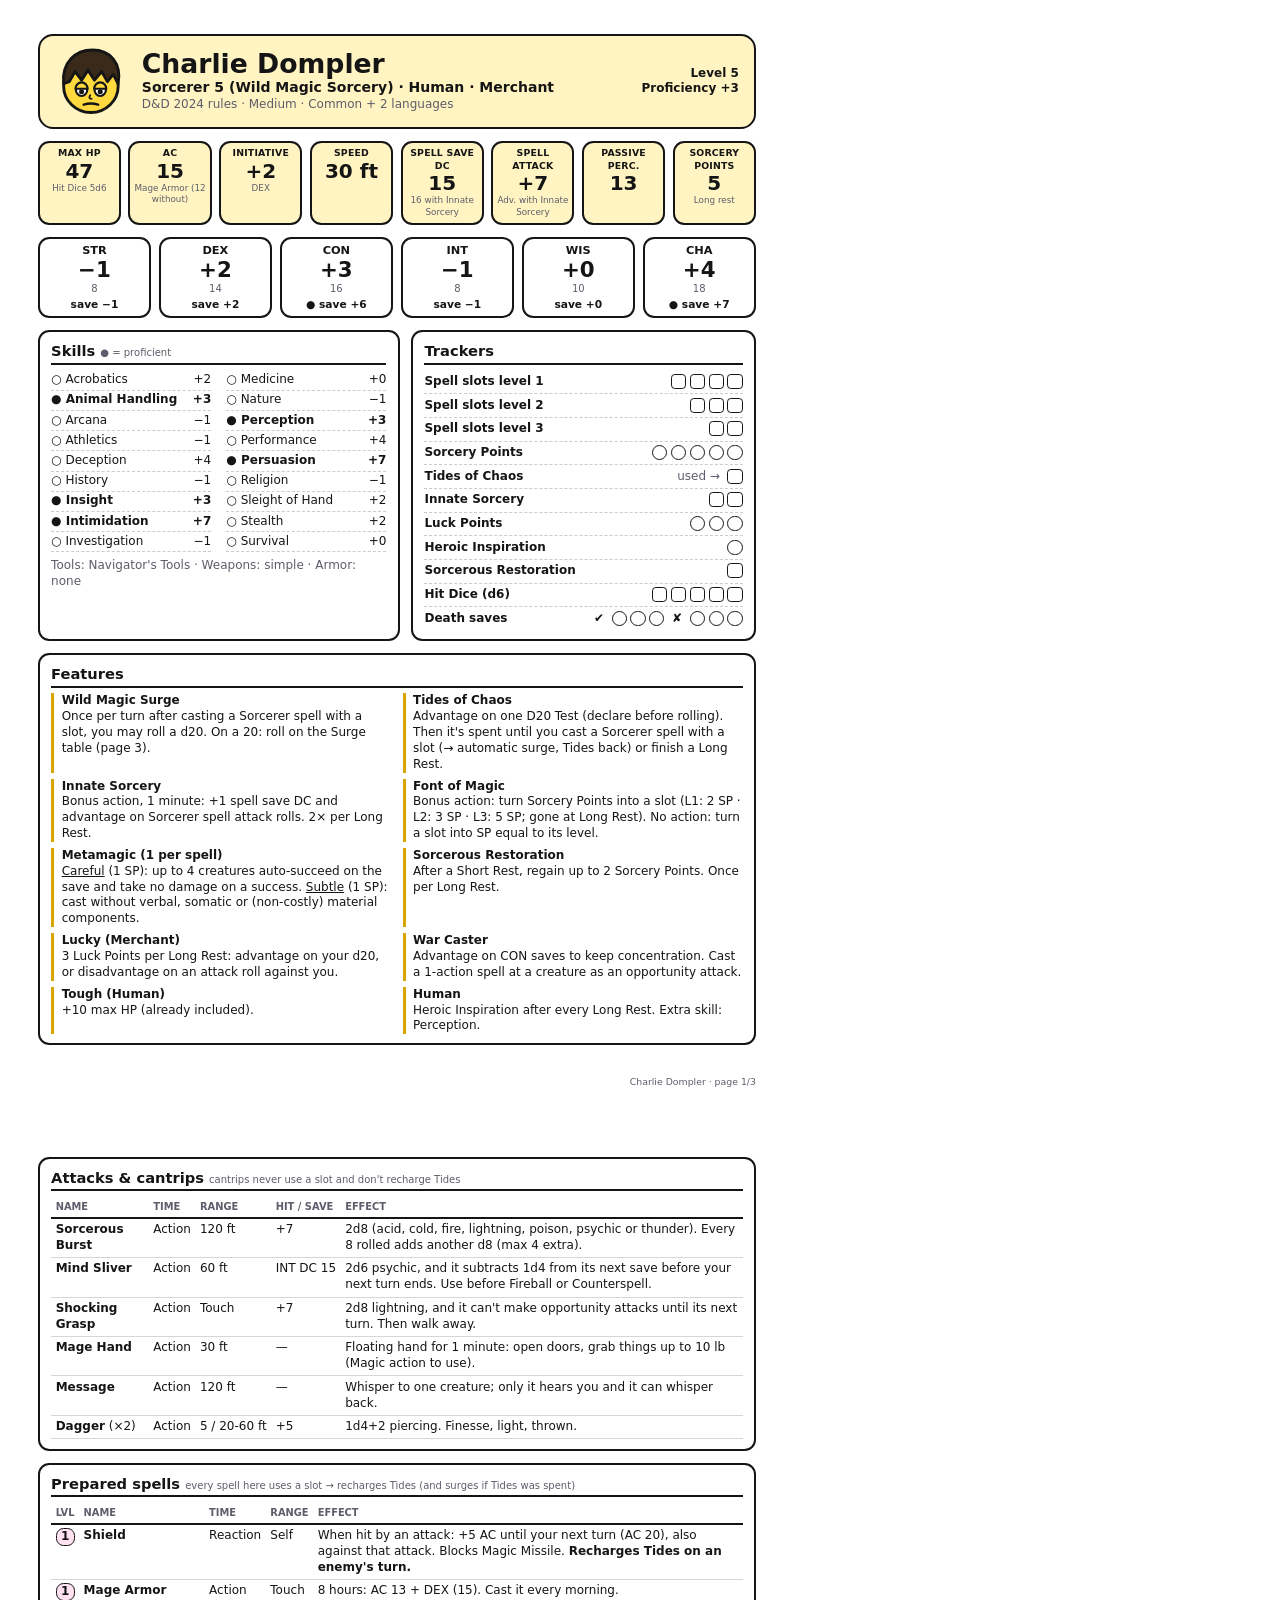
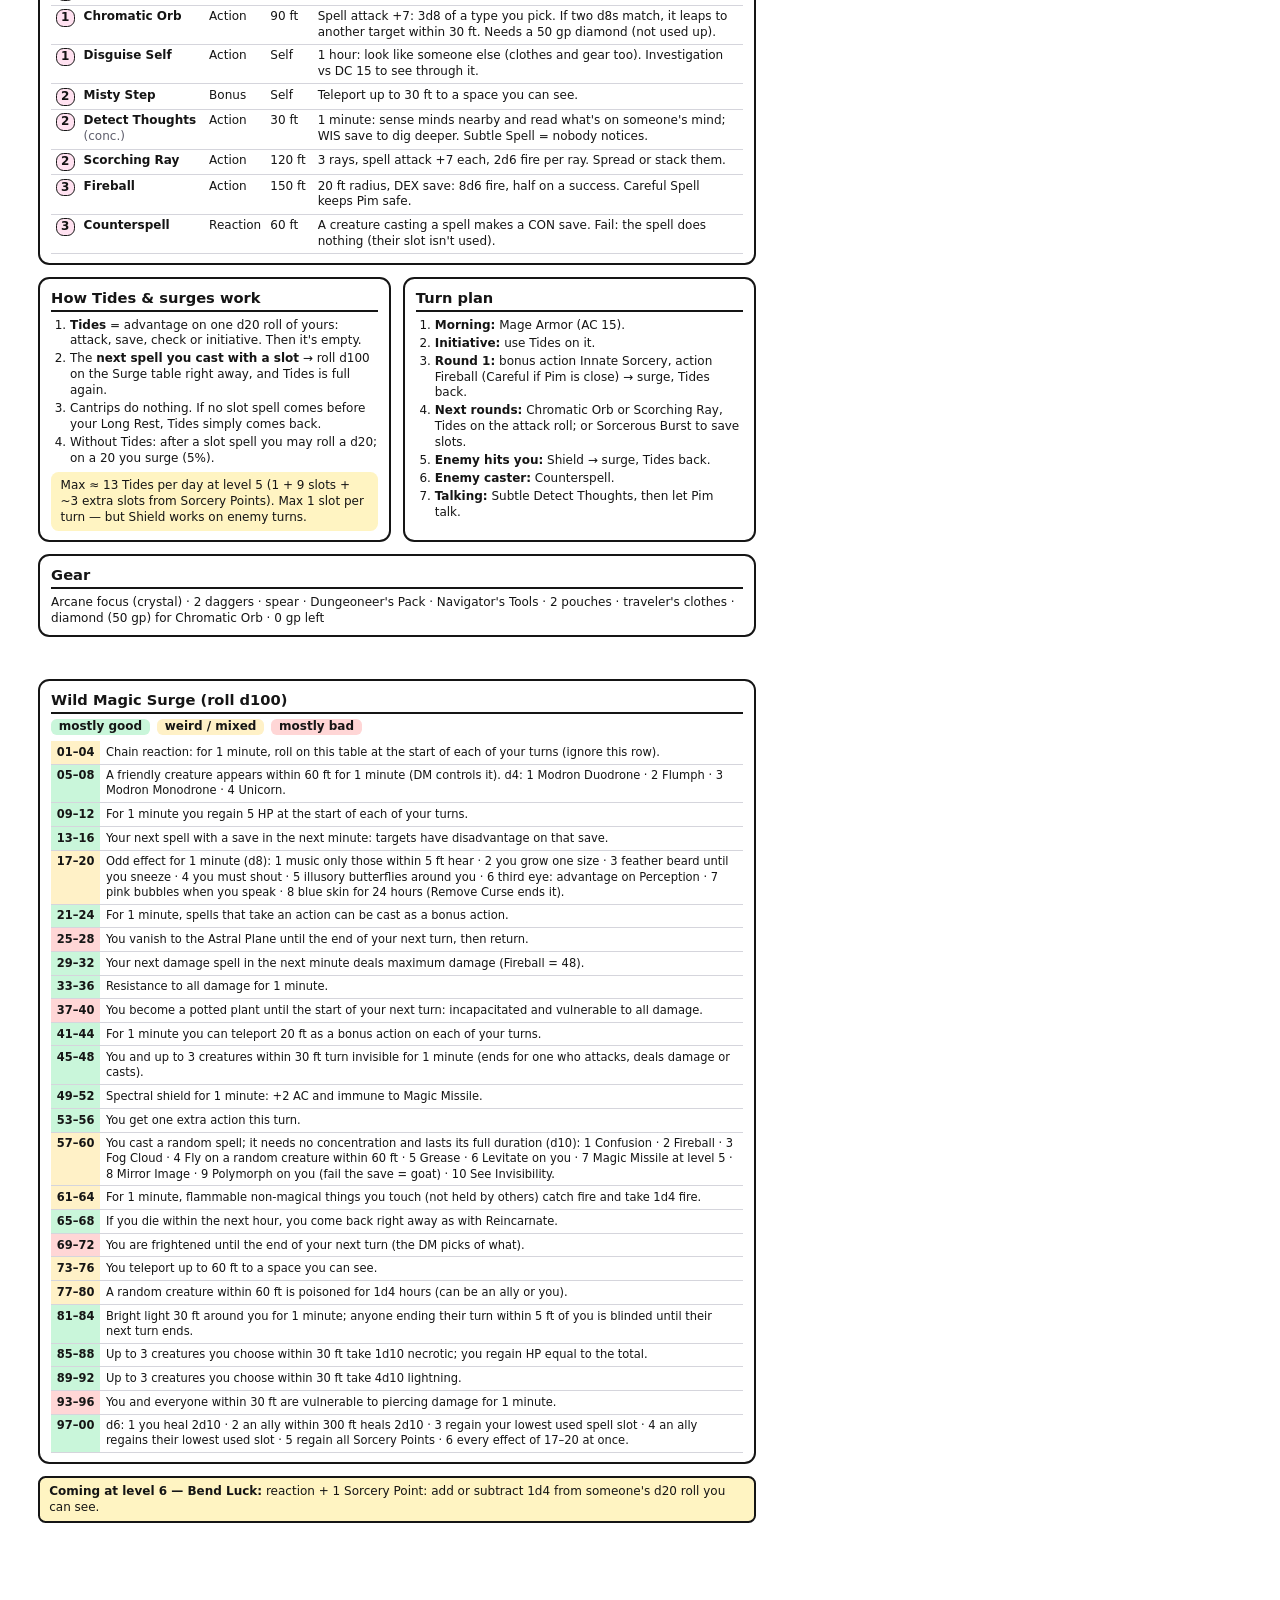
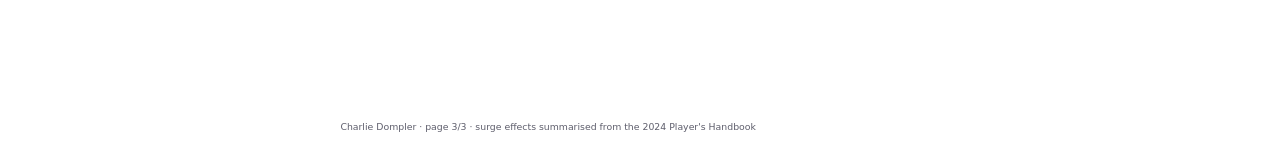
==== sheets/src/charlie-sheet.html @ 5043b496 "Add Charlie's Wild Magic Sorcerer 5 sheet Printable 3-page A4 sheet (stats, trackers, features, spel" ====
<!DOCTYPE html>
<html lang="en">
<head>
<meta charset="utf-8">
<title>Charlie Dompler — Wild Magic Sorcerer 5</title>
<style>
@page { size: A4; margin: 0; }
* { box-sizing: border-box; }
:root { --ink: #151515; --y: #ffd93d; --yl: #fff4c2; --yd: #d9a600; --pk: #ff8cc6; --pl: #ffe1f0; --mu: #5d5d6b; --ok: #c9f6da; --bad: #ffd6d6; --mid: #fff1c7; }
body { margin: 0; color: var(--ink); font: 9pt/1.32 "Segoe UI", "Trebuchet MS", system-ui, sans-serif; background: #fff; }
.page { width: 210mm; height: 297mm; padding: 9mm 10mm; overflow: hidden; break-after: page; display: flex; flex-direction: column; gap: 3.2mm; }
.page:last-child { break-after: auto; }
h2 { margin: 0 0 1.5mm; font-size: 11pt; border-bottom: 2px solid var(--ink); padding-bottom: .6mm; }
.box { border: 2px solid var(--ink); border-radius: 3mm; padding: 2.4mm 3mm; }
.muted { color: var(--mu); }
.head { display: flex; align-items: center; gap: 4mm; border: 2.5px solid var(--ink); border-radius: 4mm; padding: 2.5mm 4mm; background: var(--yl); }
.head svg { width: 19mm; height: 19mm; flex: none; }
.head h1 { margin: 0; font-size: 20pt; line-height: 1.05; }
.head .line { font-weight: 700; font-size: 10.5pt; }
.head .tag { margin-left: auto; text-align: right; font-weight: 700; }
.stats { display: grid; grid-template-columns: repeat(8, 1fr); gap: 2mm; }
.stat { border: 2px solid var(--ink); border-radius: 3mm; text-align: center; padding: 1.2mm .5mm; background: var(--yl); }
.stat small { display: block; font-weight: 700; font-size: 7pt; text-transform: uppercase; letter-spacing: .2px; }
.stat b { display: block; font-size: 15pt; line-height: 1.15; }
.stat em { display: block; font-style: normal; font-size: 6.6pt; color: var(--mu); }
.abil { display: grid; grid-template-columns: repeat(6, 1fr); gap: 2mm; }
.ab { border: 2px solid var(--ink); border-radius: 3mm; text-align: center; padding: 1mm; }
.ab .n { font-weight: 800; font-size: 8.5pt; }
.ab b { display: block; font-size: 16pt; line-height: 1.1; }
.ab .sc { font-size: 7.5pt; color: var(--mu); }
.ab .sv { display: block; font-weight: 700; font-size: 8pt; margin-top: .4mm; }
.cols { display: grid; grid-template-columns: 1fr 1fr; gap: 3mm; }
.cols3 { display: grid; grid-template-columns: 1.05fr 1fr; gap: 3mm; }
.skills { columns: 2; column-gap: 4mm; }
.sk { display: flex; justify-content: space-between; padding: .45mm 0; border-bottom: 1px dashed #ccc; break-inside: avoid; }
.sk.p { font-weight: 700; }
.sk span:first-child::before { content: "○ "; }
.sk.p span:first-child::before { content: "● "; }
.trk { display: flex; justify-content: space-between; align-items: center; padding: .9mm 0; border-bottom: 1px dashed #ccc; }
.trk:last-child { border-bottom: 0; }
.cb { display: inline-block; width: 4mm; height: 4mm; border: 1.6px solid var(--ink); border-radius: 1mm; margin-left: 1mm; vertical-align: middle; }
.cb.r { border-radius: 50%; }
.feats { display: grid; grid-template-columns: 1fr 1fr; gap: 1.6mm 3mm; }
.ft b { display: block; font-size: 9pt; }
.ft { border-left: 3px solid var(--yd); padding-left: 2mm; break-inside: avoid; }
table { width: 100%; border-collapse: collapse; }
th, td { text-align: left; vertical-align: top; padding: .9mm 1.2mm; border-bottom: 1px solid #d5d5dc; }
th { font-size: 7.4pt; text-transform: uppercase; color: var(--mu); border-bottom: 2px solid var(--ink); }
td.c { white-space: nowrap; }
.lv { display: inline-block; min-width: 5mm; text-align: center; font-weight: 800; border: 1.5px solid var(--ink); border-radius: 2mm; padding: 0 1mm; background: var(--pl); }
.how ol { margin: 0; padding-left: 5mm; }
.how li { margin: .6mm 0; }
.note { background: var(--yl); border-radius: 2mm; padding: 1.5mm 2.5mm; }
.surge td:first-child { font-weight: 800; white-space: nowrap; width: 13mm; }
.surge td { padding: 1mm 1.5mm; font-size: 8.6pt; }
.surge tr.g td:first-child { background: var(--ok); }
.surge tr.m td:first-child { background: var(--mid); }
.surge tr.b td:first-child { background: var(--bad); }
.legend span { display: inline-block; padding: 0 2mm; border-radius: 1.5mm; margin-right: 2mm; font-weight: 700; }
.foot { margin-top: auto; font-size: 7pt; color: var(--mu); text-align: right; }
</style>
</head>
<body>

<!-- ===================== PAGE 1 ===================== -->
<section class="page">
  <div class="head">
    <svg viewBox="0 0 100 100" aria-hidden="true"><ellipse cx="50" cy="57" rx="38" ry="37" fill="#ffd93d" stroke="#151515" stroke-width="4"/><path d="M12 54C9 24 29 7 52 7C77 7 93 25 88 54L81 41L73 51L65 37L55 49L46 35L37 49L28 37L20 51Z" fill="#3a2a1a" stroke="#151515" stroke-width="4" stroke-linejoin="round"/><ellipse cx="37" cy="62" rx="8" ry="9" fill="#fff" stroke="#151515" stroke-width="3"/><circle cx="37" cy="65" r="3.5" fill="#151515"/><path d="M28.6 61A8.4 9 0 0 1 45.4 61Z" fill="#ffd93d" stroke="#151515" stroke-width="3" stroke-linejoin="round"/><ellipse cx="63" cy="62" rx="8" ry="9" fill="#fff" stroke="#151515" stroke-width="3"/><circle cx="63" cy="65" r="3.5" fill="#151515"/><path d="M54.6 61A8.4 9 0 0 1 71.4 61Z" fill="#ffd93d" stroke="#151515" stroke-width="3" stroke-linejoin="round"/><path d="M49 70Q46 75 51 75" fill="none" stroke="#151515" stroke-width="2.5" stroke-linecap="round"/><path d="M40 83Q50 80 60 83" fill="none" stroke="#151515" stroke-width="3.5" stroke-linecap="round"/></svg>
    <div><h1>Charlie Dompler</h1><div class="line">Sorcerer 5 (Wild Magic Sorcery) · Human · Merchant</div><div class="muted">D&amp;D 2024 rules · Medium · Common + 2 languages</div></div>
    <div class="tag">Level 5<br>Proficiency +3</div>
  </div>

  <div class="stats">
    <div class="stat"><small>Max HP</small><b>47</b><em>Hit Dice 5d6</em></div>
    <div class="stat"><small>AC</small><b>15</b><em>Mage Armor (12 without)</em></div>
    <div class="stat"><small>Initiative</small><b>+2</b><em>DEX</em></div>
    <div class="stat"><small>Speed</small><b>30 ft</b><em>&nbsp;</em></div>
    <div class="stat"><small>Spell save DC</small><b>15</b><em>16 with Innate Sorcery</em></div>
    <div class="stat"><small>Spell attack</small><b>+7</b><em>Adv. with Innate Sorcery</em></div>
    <div class="stat"><small>Passive Perc.</small><b>13</b><em>&nbsp;</em></div>
    <div class="stat"><small>Sorcery Points</small><b>5</b><em>Long rest</em></div>
  </div>

  <div class="abil">
    <div class="ab"><div class="n">STR</div><b>−1</b><span class="sc">8</span><span class="sv">save −1</span></div>
    <div class="ab"><div class="n">DEX</div><b>+2</b><span class="sc">14</span><span class="sv">save +2</span></div>
    <div class="ab"><div class="n">CON</div><b>+3</b><span class="sc">16</span><span class="sv">● save +6</span></div>
    <div class="ab"><div class="n">INT</div><b>−1</b><span class="sc">8</span><span class="sv">save −1</span></div>
    <div class="ab"><div class="n">WIS</div><b>+0</b><span class="sc">10</span><span class="sv">save +0</span></div>
    <div class="ab"><div class="n">CHA</div><b>+4</b><span class="sc">18</span><span class="sv">● save +7</span></div>
  </div>

  <div class="cols3">
    <div class="box"><h2>Skills <span class="muted" style="font-size:7.5pt;font-weight:400">● = proficient</span></h2>
      <div class="skills">
        <div class="sk"><span>Acrobatics</span><span>+2</span></div>
        <div class="sk p"><span>Animal Handling</span><span>+3</span></div>
        <div class="sk"><span>Arcana</span><span>−1</span></div>
        <div class="sk"><span>Athletics</span><span>−1</span></div>
        <div class="sk"><span>Deception</span><span>+4</span></div>
        <div class="sk"><span>History</span><span>−1</span></div>
        <div class="sk p"><span>Insight</span><span>+3</span></div>
        <div class="sk p"><span>Intimidation</span><span>+7</span></div>
        <div class="sk"><span>Investigation</span><span>−1</span></div>
        <div class="sk"><span>Medicine</span><span>+0</span></div>
        <div class="sk"><span>Nature</span><span>−1</span></div>
        <div class="sk p"><span>Perception</span><span>+3</span></div>
        <div class="sk"><span>Performance</span><span>+4</span></div>
        <div class="sk p"><span>Persuasion</span><span>+7</span></div>
        <div class="sk"><span>Religion</span><span>−1</span></div>
        <div class="sk"><span>Sleight of Hand</span><span>+2</span></div>
        <div class="sk"><span>Stealth</span><span>+2</span></div>
        <div class="sk"><span>Survival</span><span>+0</span></div>
      </div>
      <p class="muted" style="margin:1.5mm 0 0">Tools: Navigator's Tools · Weapons: simple · Armor: none</p>
    </div>
    <div class="box"><h2>Trackers</h2>
      <div class="trk"><b>Spell slots level 1</b><span><i class="cb"></i><i class="cb"></i><i class="cb"></i><i class="cb"></i></span></div>
      <div class="trk"><b>Spell slots level 2</b><span><i class="cb"></i><i class="cb"></i><i class="cb"></i></span></div>
      <div class="trk"><b>Spell slots level 3</b><span><i class="cb"></i><i class="cb"></i></span></div>
      <div class="trk"><b>Sorcery Points</b><span><i class="cb r"></i><i class="cb r"></i><i class="cb r"></i><i class="cb r"></i><i class="cb r"></i></span></div>
      <div class="trk"><b>Tides of Chaos</b><span class="muted">used → <i class="cb"></i></span></div>
      <div class="trk"><b>Innate Sorcery</b><span><i class="cb"></i><i class="cb"></i></span></div>
      <div class="trk"><b>Luck Points</b><span><i class="cb r"></i><i class="cb r"></i><i class="cb r"></i></span></div>
      <div class="trk"><b>Heroic Inspiration</b><span><i class="cb r"></i></span></div>
      <div class="trk"><b>Sorcerous Restoration</b><span><i class="cb"></i></span></div>
      <div class="trk"><b>Hit Dice (d6)</b><span><i class="cb"></i><i class="cb"></i><i class="cb"></i><i class="cb"></i><i class="cb"></i></span></div>
      <div class="trk"><b>Death saves</b><span>✔ <i class="cb r"></i><i class="cb r"></i><i class="cb r"></i> &nbsp;✘ <i class="cb r"></i><i class="cb r"></i><i class="cb r"></i></span></div>
    </div>
  </div>

  <div class="box"><h2>Features</h2>
    <div class="feats">
      <div class="ft"><b>Wild Magic Surge</b>Once per turn after casting a Sorcerer spell with a slot, you may roll a d20. On a 20: roll on the Surge table (page 3).</div>
      <div class="ft"><b>Tides of Chaos</b>Advantage on one D20 Test (declare before rolling). Then it's spent until you cast a Sorcerer spell with a slot (→ automatic surge, Tides back) or finish a Long Rest.</div>
      <div class="ft"><b>Innate Sorcery</b>Bonus action, 1 minute: +1 spell save DC and advantage on Sorcerer spell attack rolls. 2× per Long Rest.</div>
      <div class="ft"><b>Font of Magic</b>Bonus action: turn Sorcery Points into a slot (L1: 2 SP · L2: 3 SP · L3: 5 SP; gone at Long Rest). No action: turn a slot into SP equal to its level.</div>
      <div class="ft"><b>Metamagic (1 per spell)</b><u>Careful</u> (1 SP): up to 4 creatures auto-succeed on the save and take no damage on a success. <u>Subtle</u> (1 SP): cast without verbal, somatic or (non-costly) material components.</div>
      <div class="ft"><b>Sorcerous Restoration</b>After a Short Rest, regain up to 2 Sorcery Points. Once per Long Rest.</div>
      <div class="ft"><b>Lucky (Merchant)</b>3 Luck Points per Long Rest: advantage on your d20, or disadvantage on an attack roll against you.</div>
      <div class="ft"><b>War Caster</b>Advantage on CON saves to keep concentration. Cast a 1-action spell at a creature as an opportunity attack.</div>
      <div class="ft"><b>Tough (Human)</b>+10 max HP (already included).</div>
      <div class="ft"><b>Human</b>Heroic Inspiration after every Long Rest. Extra skill: Perception.</div>
    </div>
  </div>
  <div class="foot">Charlie Dompler · page 1/3</div>
</section>

<!-- ===================== PAGE 2 ===================== -->
<section class="page">
  <div class="box"><h2>Attacks &amp; cantrips <span class="muted" style="font-size:7.5pt;font-weight:400">cantrips never use a slot and don't recharge Tides</span></h2>
    <table>
      <tr><th>Name</th><th>Time</th><th>Range</th><th>Hit / save</th><th>Effect</th></tr>
      <tr><td><b>Sorcerous Burst</b></td><td class="c">Action</td><td class="c">120 ft</td><td class="c">+7</td><td>2d8 (acid, cold, fire, lightning, poison, psychic or thunder). Every 8 rolled adds another d8 (max 4 extra).</td></tr>
      <tr><td><b>Mind Sliver</b></td><td class="c">Action</td><td class="c">60 ft</td><td class="c">INT DC 15</td><td>2d6 psychic, and it subtracts 1d4 from its next save before your next turn ends. Use before Fireball or Counterspell.</td></tr>
      <tr><td><b>Shocking Grasp</b></td><td class="c">Action</td><td class="c">Touch</td><td class="c">+7</td><td>2d8 lightning, and it can't make opportunity attacks until its next turn. Then walk away.</td></tr>
      <tr><td><b>Mage Hand</b></td><td class="c">Action</td><td class="c">30 ft</td><td class="c">—</td><td>Floating hand for 1 minute: open doors, grab things up to 10 lb (Magic action to use).</td></tr>
      <tr><td><b>Message</b></td><td class="c">Action</td><td class="c">120 ft</td><td class="c">—</td><td>Whisper to one creature; only it hears you and it can whisper back.</td></tr>
      <tr><td><b>Dagger</b> (×2)</td><td class="c">Action</td><td class="c">5 / 20-60 ft</td><td class="c">+5</td><td>1d4+2 piercing. Finesse, light, thrown.</td></tr>
    </table>
  </div>

  <div class="box"><h2>Prepared spells <span class="muted" style="font-size:7.5pt;font-weight:400">every spell here uses a slot → recharges Tides (and surges if Tides was spent)</span></h2>
    <table>
      <tr><th>Lvl</th><th>Name</th><th>Time</th><th>Range</th><th>Effect</th></tr>
      <tr><td><span class="lv">1</span></td><td><b>Shield</b></td><td class="c">Reaction</td><td class="c">Self</td><td>When hit by an attack: +5 AC until your next turn (AC 20), also against that attack. Blocks Magic Missile. <b>Recharges Tides on an enemy's turn.</b></td></tr>
      <tr><td><span class="lv">1</span></td><td><b>Mage Armor</b></td><td class="c">Action</td><td class="c">Touch</td><td>8 hours: AC 13 + DEX (15). Cast it every morning.</td></tr>
      <tr><td><span class="lv">1</span></td><td><b>Chromatic Orb</b></td><td class="c">Action</td><td class="c">90 ft</td><td>Spell attack +7: 3d8 of a type you pick. If two d8s match, it leaps to another target within 30 ft. Needs a 50 gp diamond (not used up).</td></tr>
      <tr><td><span class="lv">1</span></td><td><b>Disguise Self</b></td><td class="c">Action</td><td class="c">Self</td><td>1 hour: look like someone else (clothes and gear too). Investigation vs DC 15 to see through it.</td></tr>
      <tr><td><span class="lv">2</span></td><td><b>Misty Step</b></td><td class="c">Bonus</td><td class="c">Self</td><td>Teleport up to 30 ft to a space you can see.</td></tr>
      <tr><td><span class="lv">2</span></td><td><b>Detect Thoughts</b> <span class="muted">(conc.)</span></td><td class="c">Action</td><td class="c">30 ft</td><td>1 minute: sense minds nearby and read what's on someone's mind; WIS save to dig deeper. Subtle Spell = nobody notices.</td></tr>
      <tr><td><span class="lv">2</span></td><td><b>Scorching Ray</b></td><td class="c">Action</td><td class="c">120 ft</td><td>3 rays, spell attack +7 each, 2d6 fire per ray. Spread or stack them.</td></tr>
      <tr><td><span class="lv">3</span></td><td><b>Fireball</b></td><td class="c">Action</td><td class="c">150 ft</td><td>20 ft radius, DEX save: 8d6 fire, half on a success. Careful Spell keeps Pim safe.</td></tr>
      <tr><td><span class="lv">3</span></td><td><b>Counterspell</b></td><td class="c">Reaction</td><td class="c">60 ft</td><td>A creature casting a spell makes a CON save. Fail: the spell does nothing (their slot isn't used).</td></tr>
    </table>
  </div>

  <div class="cols">
    <div class="box how"><h2>How Tides &amp; surges work</h2>
      <ol>
        <li><b>Tides</b> = advantage on one d20 roll of yours: attack, save, check or initiative. Then it's empty.</li>
        <li>The <b>next spell you cast with a slot</b> → roll d100 on the Surge table right away, and Tides is full again.</li>
        <li>Cantrips do nothing. If no slot spell comes before your Long Rest, Tides simply comes back.</li>
        <li>Without Tides: after a slot spell you may roll a d20; on a 20 you surge (5%).</li>
      </ol>
      <p class="note" style="margin:1.5mm 0 0">Max ≈ 13 Tides per day at level 5 (1 + 9 slots + ~3 extra slots from Sorcery Points). Max 1 slot per turn — but Shield works on enemy turns.</p>
    </div>
    <div class="box how"><h2>Turn plan</h2>
      <ol>
        <li><b>Morning:</b> Mage Armor (AC 15).</li>
        <li><b>Initiative:</b> use Tides on it.</li>
        <li><b>Round 1:</b> bonus action Innate Sorcery, action Fireball (Careful if Pim is close) → surge, Tides back.</li>
        <li><b>Next rounds:</b> Chromatic Orb or Scorching Ray, Tides on the attack roll; or Sorcerous Burst to save slots.</li>
        <li><b>Enemy hits you:</b> Shield → surge, Tides back.</li>
        <li><b>Enemy caster:</b> Counterspell.</li>
        <li><b>Talking:</b> Subtle Detect Thoughts, then let Pim talk.</li>
      </ol>
    </div>
  </div>

  <div class="box"><h2>Gear</h2>
    Arcane focus (crystal) · 2 daggers · spear · Dungeoneer's Pack · Navigator's Tools · 2 pouches · traveler's clothes · diamond (50 gp) for Chromatic Orb · 0 gp left
  </div>
  <div class="foot">Charlie Dompler · page 2/3</div>
</section>

<!-- ===================== PAGE 3 ===================== -->
<section class="page">
  <div class="box"><h2>Wild Magic Surge (roll d100)</h2>
    <p class="legend" style="margin:0 0 1.5mm"><span style="background:var(--ok)">mostly good</span><span style="background:var(--mid)">weird / mixed</span><span style="background:var(--bad)">mostly bad</span></p>
    <table class="surge">
      <tr class="m"><td>01–04</td><td>Chain reaction: for 1 minute, roll on this table at the start of each of your turns (ignore this row).</td></tr>
      <tr class="g"><td>05–08</td><td>A friendly creature appears within 60 ft for 1 minute (DM controls it). d4: 1 Modron Duodrone · 2 Flumph · 3 Modron Monodrone · 4 Unicorn.</td></tr>
      <tr class="g"><td>09–12</td><td>For 1 minute you regain 5 HP at the start of each of your turns.</td></tr>
      <tr class="g"><td>13–16</td><td>Your next spell with a save in the next minute: targets have disadvantage on that save.</td></tr>
      <tr class="m"><td>17–20</td><td>Odd effect for 1 minute (d8): 1 music only those within 5 ft hear · 2 you grow one size · 3 feather beard until you sneeze · 4 you must shout · 5 illusory butterflies around you · 6 third eye: advantage on Perception · 7 pink bubbles when you speak · 8 blue skin for 24 hours (Remove Curse ends it).</td></tr>
      <tr class="g"><td>21–24</td><td>For 1 minute, spells that take an action can be cast as a bonus action.</td></tr>
      <tr class="b"><td>25–28</td><td>You vanish to the Astral Plane until the end of your next turn, then return.</td></tr>
      <tr class="g"><td>29–32</td><td>Your next damage spell in the next minute deals maximum damage (Fireball = 48).</td></tr>
      <tr class="g"><td>33–36</td><td>Resistance to all damage for 1 minute.</td></tr>
      <tr class="b"><td>37–40</td><td>You become a potted plant until the start of your next turn: incapacitated and vulnerable to all damage.</td></tr>
      <tr class="g"><td>41–44</td><td>For 1 minute you can teleport 20 ft as a bonus action on each of your turns.</td></tr>
      <tr class="g"><td>45–48</td><td>You and up to 3 creatures within 30 ft turn invisible for 1 minute (ends for one who attacks, deals damage or casts).</td></tr>
      <tr class="g"><td>49–52</td><td>Spectral shield for 1 minute: +2 AC and immune to Magic Missile.</td></tr>
      <tr class="g"><td>53–56</td><td>You get one extra action this turn.</td></tr>
      <tr class="m"><td>57–60</td><td>You cast a random spell; it needs no concentration and lasts its full duration (d10): 1 Confusion · 2 Fireball · 3 Fog Cloud · 4 Fly on a random creature within 60 ft · 5 Grease · 6 Levitate on you · 7 Magic Missile at level 5 · 8 Mirror Image · 9 Polymorph on you (fail the save = goat) · 10 See Invisibility.</td></tr>
      <tr class="m"><td>61–64</td><td>For 1 minute, flammable non-magical things you touch (not held by others) catch fire and take 1d4 fire.</td></tr>
      <tr class="g"><td>65–68</td><td>If you die within the next hour, you come back right away as with Reincarnate.</td></tr>
      <tr class="b"><td>69–72</td><td>You are frightened until the end of your next turn (the DM picks of what).</td></tr>
      <tr class="m"><td>73–76</td><td>You teleport up to 60 ft to a space you can see.</td></tr>
      <tr class="m"><td>77–80</td><td>A random creature within 60 ft is poisoned for 1d4 hours (can be an ally or you).</td></tr>
      <tr class="g"><td>81–84</td><td>Bright light 30 ft around you for 1 minute; anyone ending their turn within 5 ft of you is blinded until their next turn ends.</td></tr>
      <tr class="g"><td>85–88</td><td>Up to 3 creatures you choose within 30 ft take 1d10 necrotic; you regain HP equal to the total.</td></tr>
      <tr class="g"><td>89–92</td><td>Up to 3 creatures you choose within 30 ft take 4d10 lightning.</td></tr>
      <tr class="b"><td>93–96</td><td>You and everyone within 30 ft are vulnerable to piercing damage for 1 minute.</td></tr>
      <tr class="g"><td>97–00</td><td>d6: 1 you heal 2d10 · 2 an ally within 300 ft heals 2d10 · 3 regain your lowest used spell slot · 4 an ally regains their lowest used slot · 5 regain all Sorcery Points · 6 every effect of 17–20 at once.</td></tr>
    </table>
  </div>
  <div class="box note"><b>Coming at level 6 — Bend Luck:</b> reaction + 1 Sorcery Point: add or subtract 1d4 from someone's d20 roll you can see.</div>
  <div class="foot">Charlie Dompler · page 3/3 · surge effects summarised from the 2024 Player's Handbook</div>
</section>

</body>
</html>
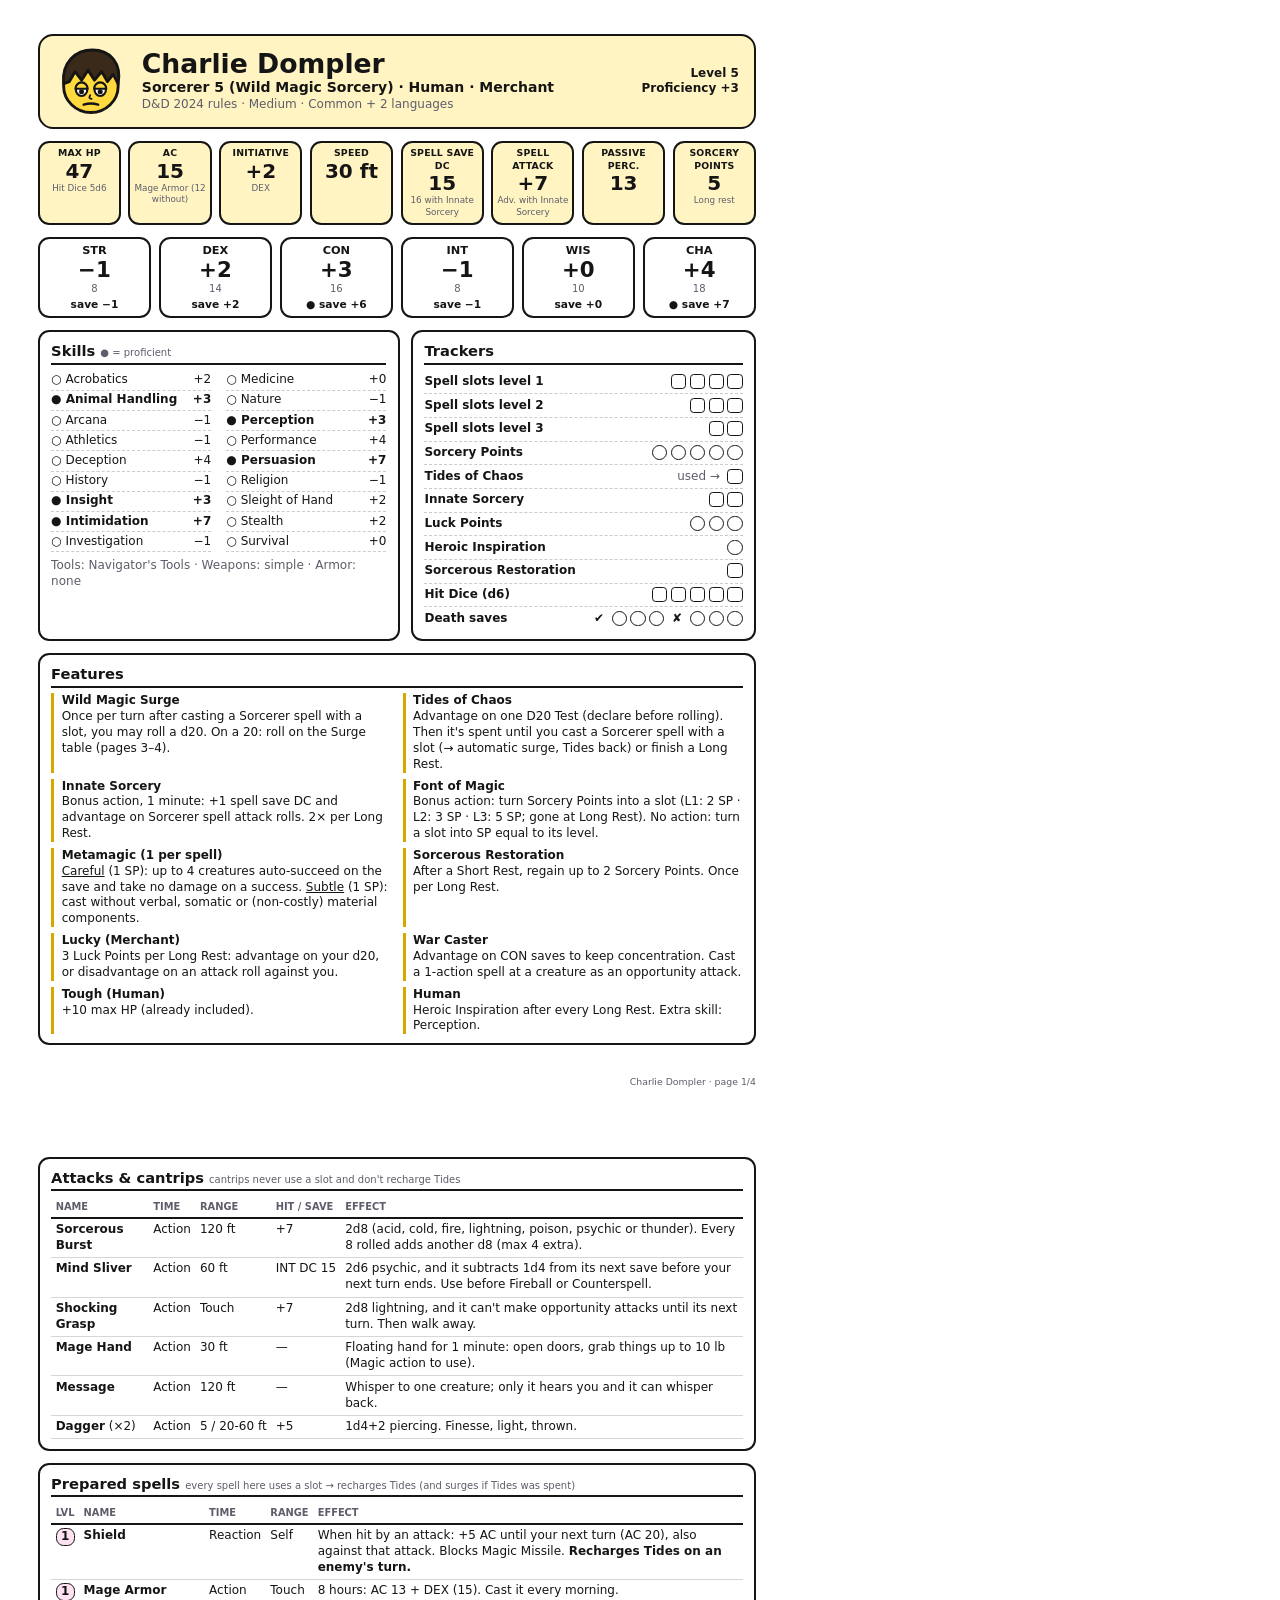
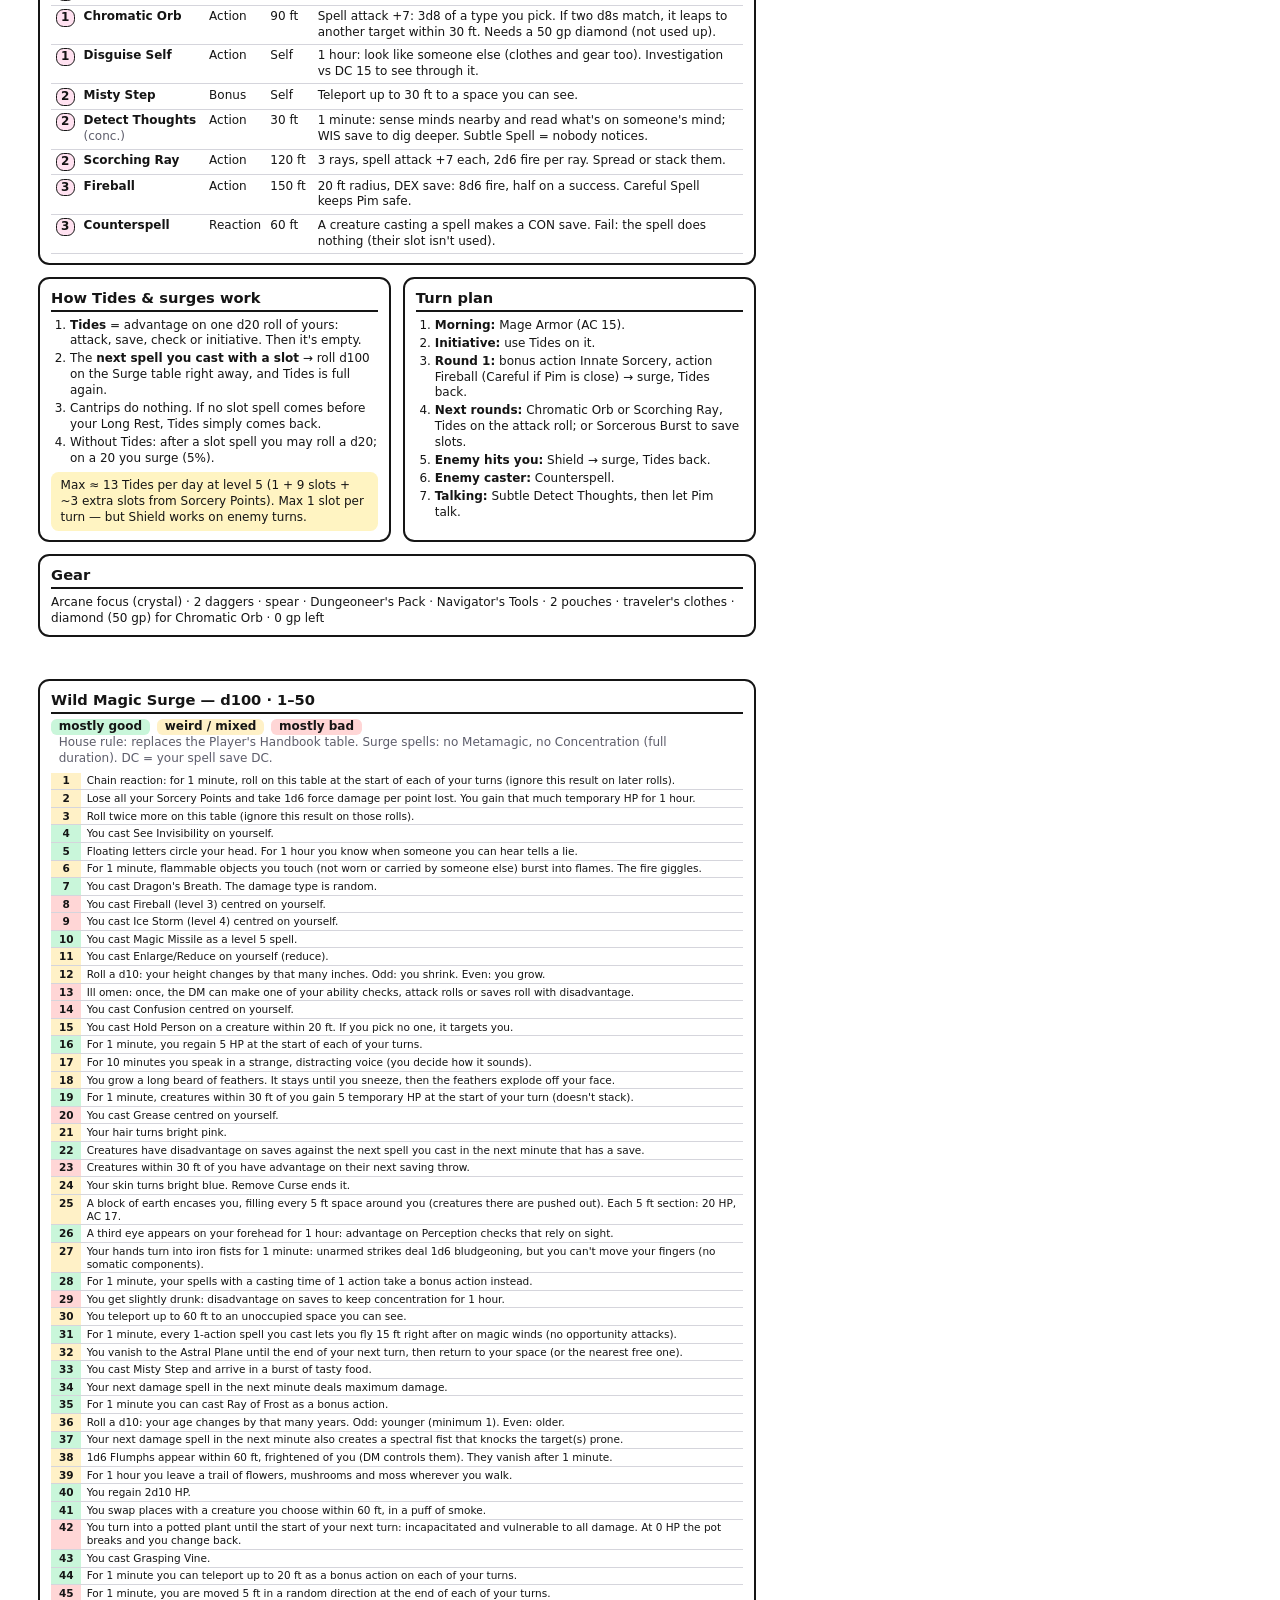
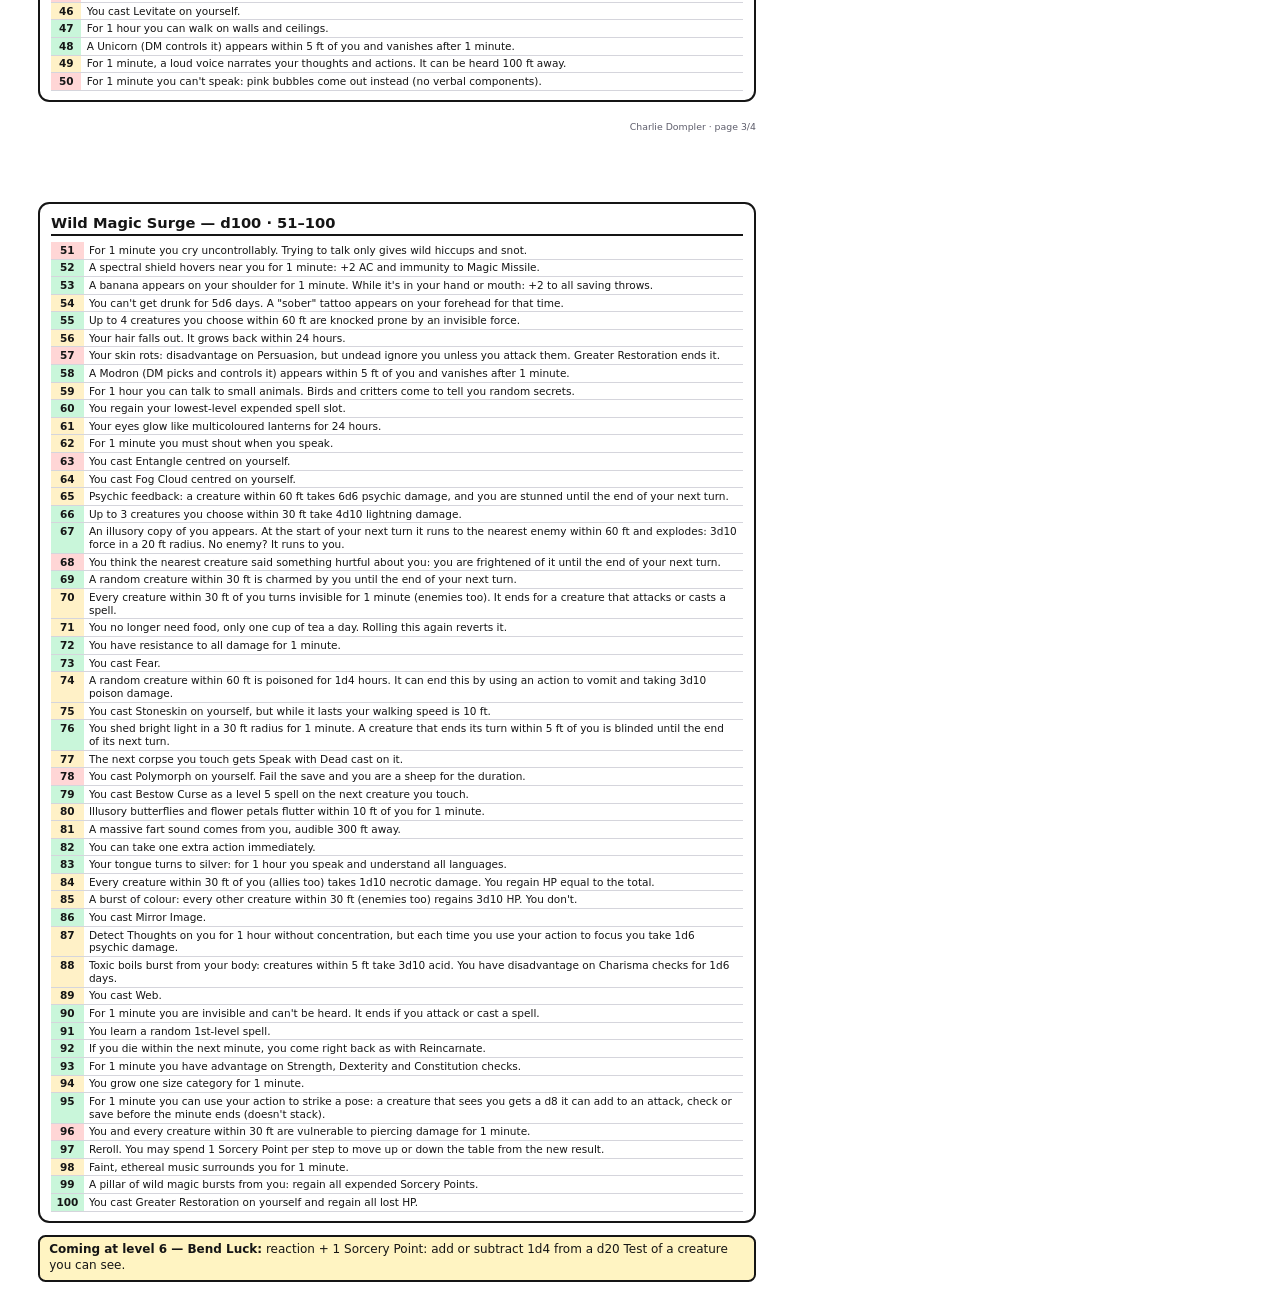
==== commit 71059e7e: "Add Charlie's Wild Magic Sorcerer app with the True 100 surge table - New app at site/charlie/: stat" ====
--- a/sheets/src/charlie-sheet.html
+++ b/sheets/src/charlie-sheet.html
@@ -51,8 +51,8 @@
 .how ol { margin: 0; padding-left: 5mm; }
 .how li { margin: .6mm 0; }
 .note { background: var(--yl); border-radius: 2mm; padding: 1.5mm 2.5mm; }
-.surge td:first-child { font-weight: 800; white-space: nowrap; width: 13mm; }
-.surge td { padding: 1mm 1.5mm; font-size: 8.6pt; }
+.surge td:first-child { font-weight: 800; white-space: nowrap; width: 8mm; text-align: center; }
+.surge td { padding: .5mm 1.4mm; font-size: 7.9pt; line-height: 1.22; }
 .surge tr.g td:first-child { background: var(--ok); }
 .surge tr.m td:first-child { background: var(--mid); }
 .surge tr.b td:first-child { background: var(--bad); }
@@ -131,7 +131,7 @@
 
   <div class="box"><h2>Features</h2>
     <div class="feats">
-      <div class="ft"><b>Wild Magic Surge</b>Once per turn after casting a Sorcerer spell with a slot, you may roll a d20. On a 20: roll on the Surge table (page 3).</div>
+      <div class="ft"><b>Wild Magic Surge</b>Once per turn after casting a Sorcerer spell with a slot, you may roll a d20. On a 20: roll on the Surge table (pages 3–4).</div>
       <div class="ft"><b>Tides of Chaos</b>Advantage on one D20 Test (declare before rolling). Then it's spent until you cast a Sorcerer spell with a slot (→ automatic surge, Tides back) or finish a Long Rest.</div>
       <div class="ft"><b>Innate Sorcery</b>Bonus action, 1 minute: +1 spell save DC and advantage on Sorcerer spell attack rolls. 2× per Long Rest.</div>
       <div class="ft"><b>Font of Magic</b>Bonus action: turn Sorcery Points into a slot (L1: 2 SP · L2: 3 SP · L3: 5 SP; gone at Long Rest). No action: turn a slot into SP equal to its level.</div>
@@ -143,7 +143,7 @@
       <div class="ft"><b>Human</b>Heroic Inspiration after every Long Rest. Extra skill: Perception.</div>
     </div>
   </div>
-  <div class="foot">Charlie Dompler · page 1/3</div>
+  <div class="foot">Charlie Dompler · page 1/4</div>
 </section>
 
 <!-- ===================== PAGE 2 ===================== -->
@@ -201,44 +201,38 @@
   <div class="box"><h2>Gear</h2>
     Arcane focus (crystal) · 2 daggers · spear · Dungeoneer's Pack · Navigator's Tools · 2 pouches · traveler's clothes · diamond (50 gp) for Chromatic Orb · 0 gp left
   </div>
-  <div class="foot">Charlie Dompler · page 2/3</div>
-</section>
-
-<!-- ===================== PAGE 3 ===================== -->
-<section class="page">
-  <div class="box"><h2>Wild Magic Surge (roll d100)</h2>
-    <p class="legend" style="margin:0 0 1.5mm"><span style="background:var(--ok)">mostly good</span><span style="background:var(--mid)">weird / mixed</span><span style="background:var(--bad)">mostly bad</span></p>
-    <table class="surge">
-      <tr class="m"><td>01–04</td><td>Chain reaction: for 1 minute, roll on this table at the start of each of your turns (ignore this row).</td></tr>
-      <tr class="g"><td>05–08</td><td>A friendly creature appears within 60 ft for 1 minute (DM controls it). d4: 1 Modron Duodrone · 2 Flumph · 3 Modron Monodrone · 4 Unicorn.</td></tr>
-      <tr class="g"><td>09–12</td><td>For 1 minute you regain 5 HP at the start of each of your turns.</td></tr>
-      <tr class="g"><td>13–16</td><td>Your next spell with a save in the next minute: targets have disadvantage on that save.</td></tr>
-      <tr class="m"><td>17–20</td><td>Odd effect for 1 minute (d8): 1 music only those within 5 ft hear · 2 you grow one size · 3 feather beard until you sneeze · 4 you must shout · 5 illusory butterflies around you · 6 third eye: advantage on Perception · 7 pink bubbles when you speak · 8 blue skin for 24 hours (Remove Curse ends it).</td></tr>
-      <tr class="g"><td>21–24</td><td>For 1 minute, spells that take an action can be cast as a bonus action.</td></tr>
-      <tr class="b"><td>25–28</td><td>You vanish to the Astral Plane until the end of your next turn, then return.</td></tr>
-      <tr class="g"><td>29–32</td><td>Your next damage spell in the next minute deals maximum damage (Fireball = 48).</td></tr>
-      <tr class="g"><td>33–36</td><td>Resistance to all damage for 1 minute.</td></tr>
-      <tr class="b"><td>37–40</td><td>You become a potted plant until the start of your next turn: incapacitated and vulnerable to all damage.</td></tr>
-      <tr class="g"><td>41–44</td><td>For 1 minute you can teleport 20 ft as a bonus action on each of your turns.</td></tr>
-      <tr class="g"><td>45–48</td><td>You and up to 3 creatures within 30 ft turn invisible for 1 minute (ends for one who attacks, deals damage or casts).</td></tr>
-      <tr class="g"><td>49–52</td><td>Spectral shield for 1 minute: +2 AC and immune to Magic Missile.</td></tr>
-      <tr class="g"><td>53–56</td><td>You get one extra action this turn.</td></tr>
-      <tr class="m"><td>57–60</td><td>You cast a random spell; it needs no concentration and lasts its full duration (d10): 1 Confusion · 2 Fireball · 3 Fog Cloud · 4 Fly on a random creature within 60 ft · 5 Grease · 6 Levitate on you · 7 Magic Missile at level 5 · 8 Mirror Image · 9 Polymorph on you (fail the save = goat) · 10 See Invisibility.</td></tr>
-      <tr class="m"><td>61–64</td><td>For 1 minute, flammable non-magical things you touch (not held by others) catch fire and take 1d4 fire.</td></tr>
-      <tr class="g"><td>65–68</td><td>If you die within the next hour, you come back right away as with Reincarnate.</td></tr>
-      <tr class="b"><td>69–72</td><td>You are frightened until the end of your next turn (the DM picks of what).</td></tr>
-      <tr class="m"><td>73–76</td><td>You teleport up to 60 ft to a space you can see.</td></tr>
-      <tr class="m"><td>77–80</td><td>A random creature within 60 ft is poisoned for 1d4 hours (can be an ally or you).</td></tr>
-      <tr class="g"><td>81–84</td><td>Bright light 30 ft around you for 1 minute; anyone ending their turn within 5 ft of you is blinded until their next turn ends.</td></tr>
-      <tr class="g"><td>85–88</td><td>Up to 3 creatures you choose within 30 ft take 1d10 necrotic; you regain HP equal to the total.</td></tr>
-      <tr class="g"><td>89–92</td><td>Up to 3 creatures you choose within 30 ft take 4d10 lightning.</td></tr>
-      <tr class="b"><td>93–96</td><td>You and everyone within 30 ft are vulnerable to piercing damage for 1 minute.</td></tr>
-      <tr class="g"><td>97–00</td><td>d6: 1 you heal 2d10 · 2 an ally within 300 ft heals 2d10 · 3 regain your lowest used spell slot · 4 an ally regains their lowest used slot · 5 regain all Sorcery Points · 6 every effect of 17–20 at once.</td></tr>
-    </table>
-  </div>
-  <div class="box note"><b>Coming at level 6 — Bend Luck:</b> reaction + 1 Sorcery Point: add or subtract 1d4 from someone's d20 roll you can see.</div>
-  <div class="foot">Charlie Dompler · page 3/3 · surge effects summarised from the 2024 Player's Handbook</div>
-</section>
-
+  <div class="foot">Charlie Dompler · page 2/4</div>
+</section>
+
+<!-- ===================== PAGES 3-4: surge table, filled from site/charlie/surge.js ===================== -->
+<section class="page">
+  <div class="box"><h2>Wild Magic Surge — d100 · 1–50</h2>
+    <p class="legend" style="margin:0 0 1.5mm"><span style="background:var(--ok)">mostly good</span><span style="background:var(--mid)">weird / mixed</span><span style="background:var(--bad)">mostly bad</span>
+      <span class="muted" style="font-weight:400">House rule: replaces the Player's Handbook table. Surge spells: no Metamagic, no Concentration (full duration). DC = your spell save DC.</span></p>
+    <table class="surge" id="surgeA"></table>
+  </div>
+  <div class="foot">Charlie Dompler · page 3/4</div>
+</section>
+<section class="page">
+  <div class="box"><h2>Wild Magic Surge — d100 · 51–100</h2>
+    <table class="surge" id="surgeB"></table>
+  </div>
+  <div class="box note"><b>Coming at level 6 — Bend Luck:</b> reaction + 1 Sorcery Point: add or subtract 1d4 from a d20 Test of a creature you can see.</div>
+  <div class="foot" id="credit">Charlie Dompler · page 4/4</div>
+</section>
+<script src="../../site/charlie/surge.js"></script>
+<script>
+  (function () {
+    var rows = window.SURGE.rows;
+    function fill(id, from, to) {
+      var html = '';
+      for (var i = from; i < to; i++) html += '<tr class="' + rows[i][0] + '"><td>' + (i + 1) + '</td><td>' + rows[i][1] + '</td></tr>';
+      document.getElementById(id).innerHTML = html;
+    }
+    fill('surgeA', 0, 50);
+    fill('surgeB', 50, 100);
+    document.getElementById('credit').textContent = 'Charlie Dompler · page 4/4 · table summarised from "' + window.SURGE.credit + '" · ' + window.SURGE.source;
+  })();
+</script>
 </body>
 </html>
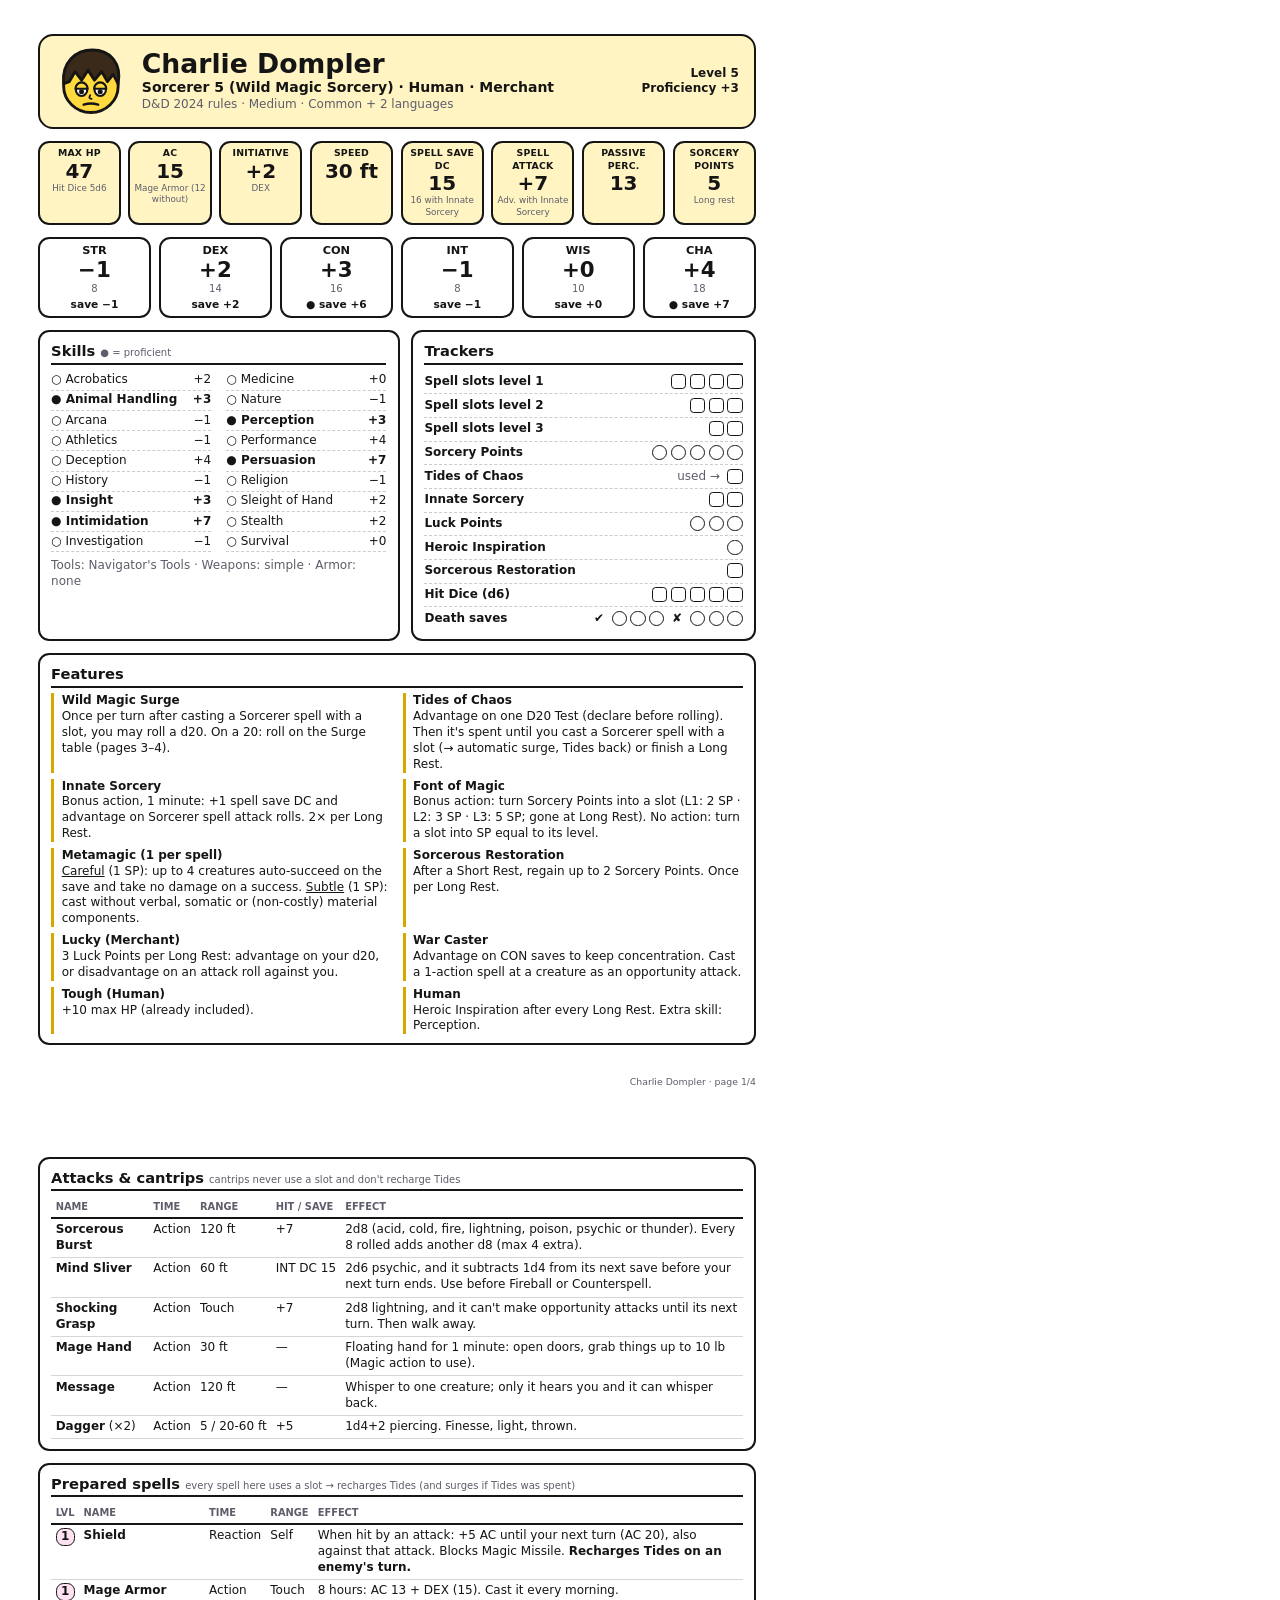
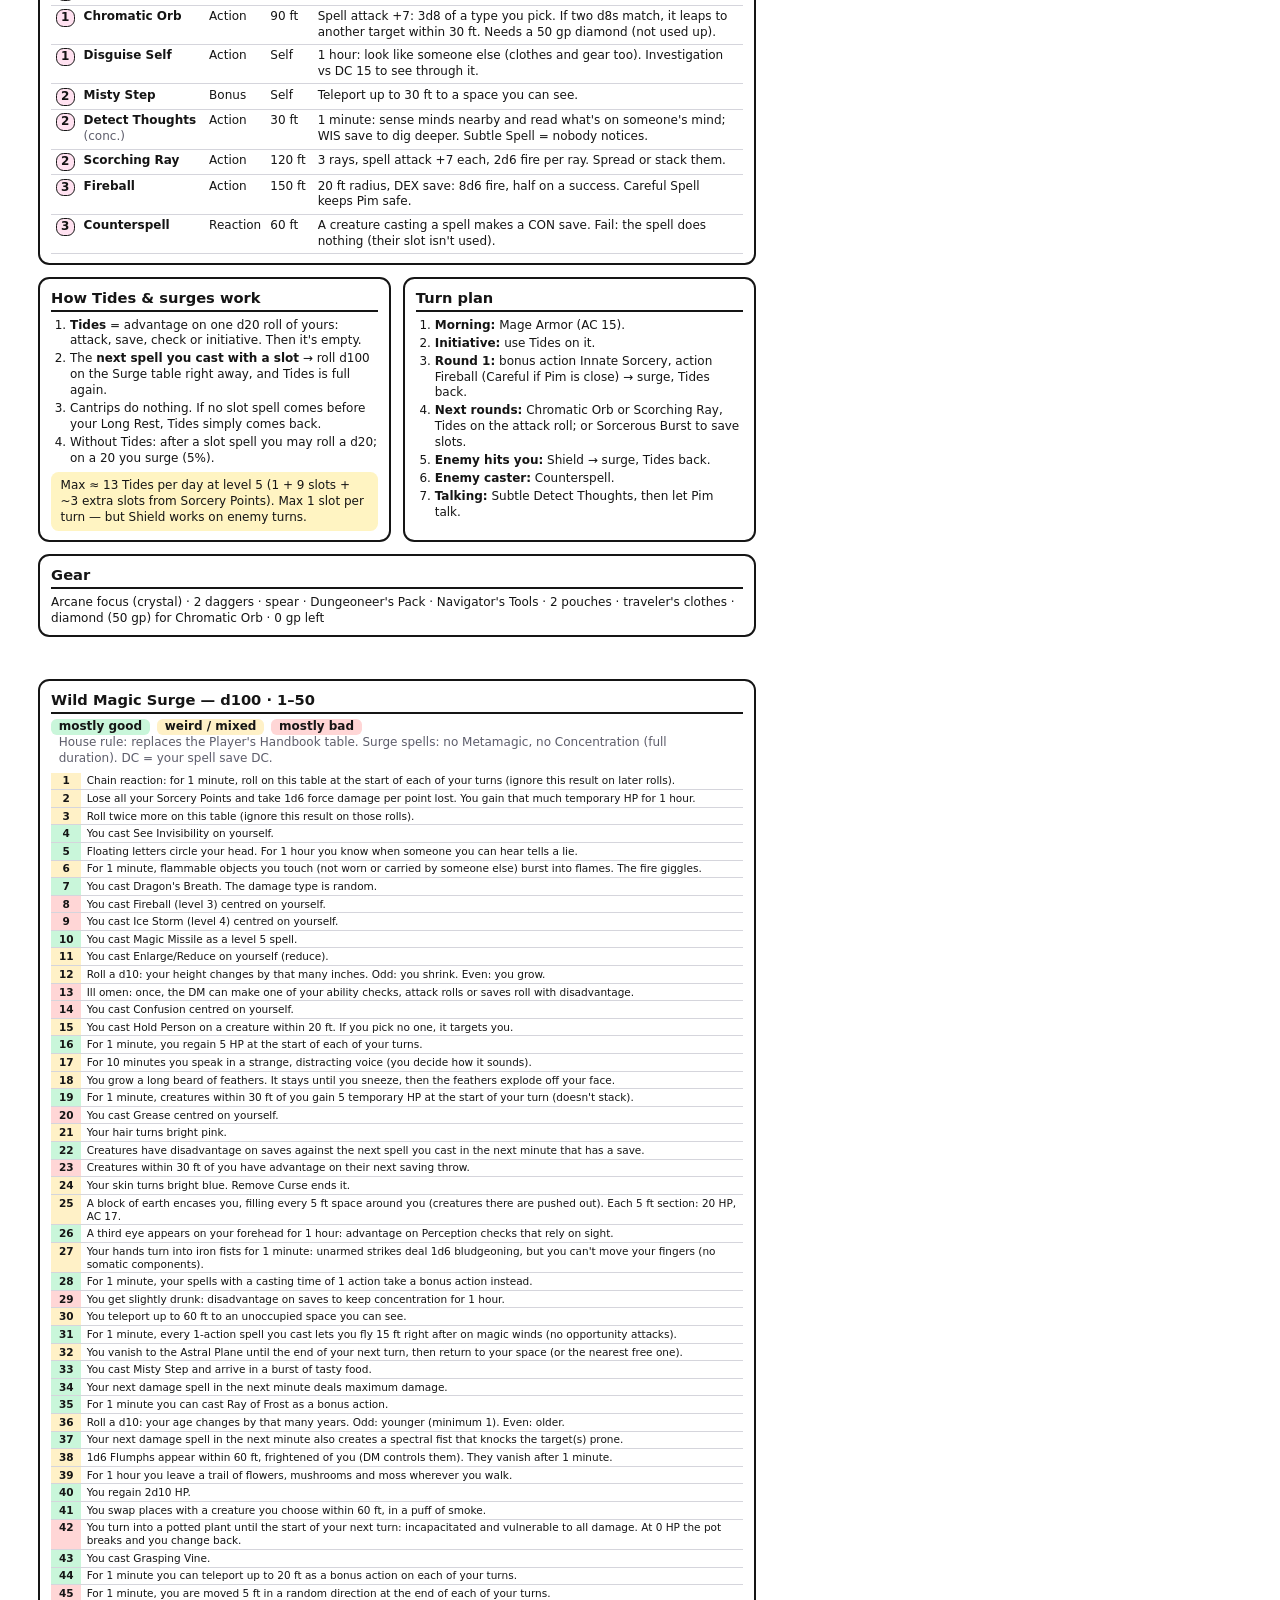
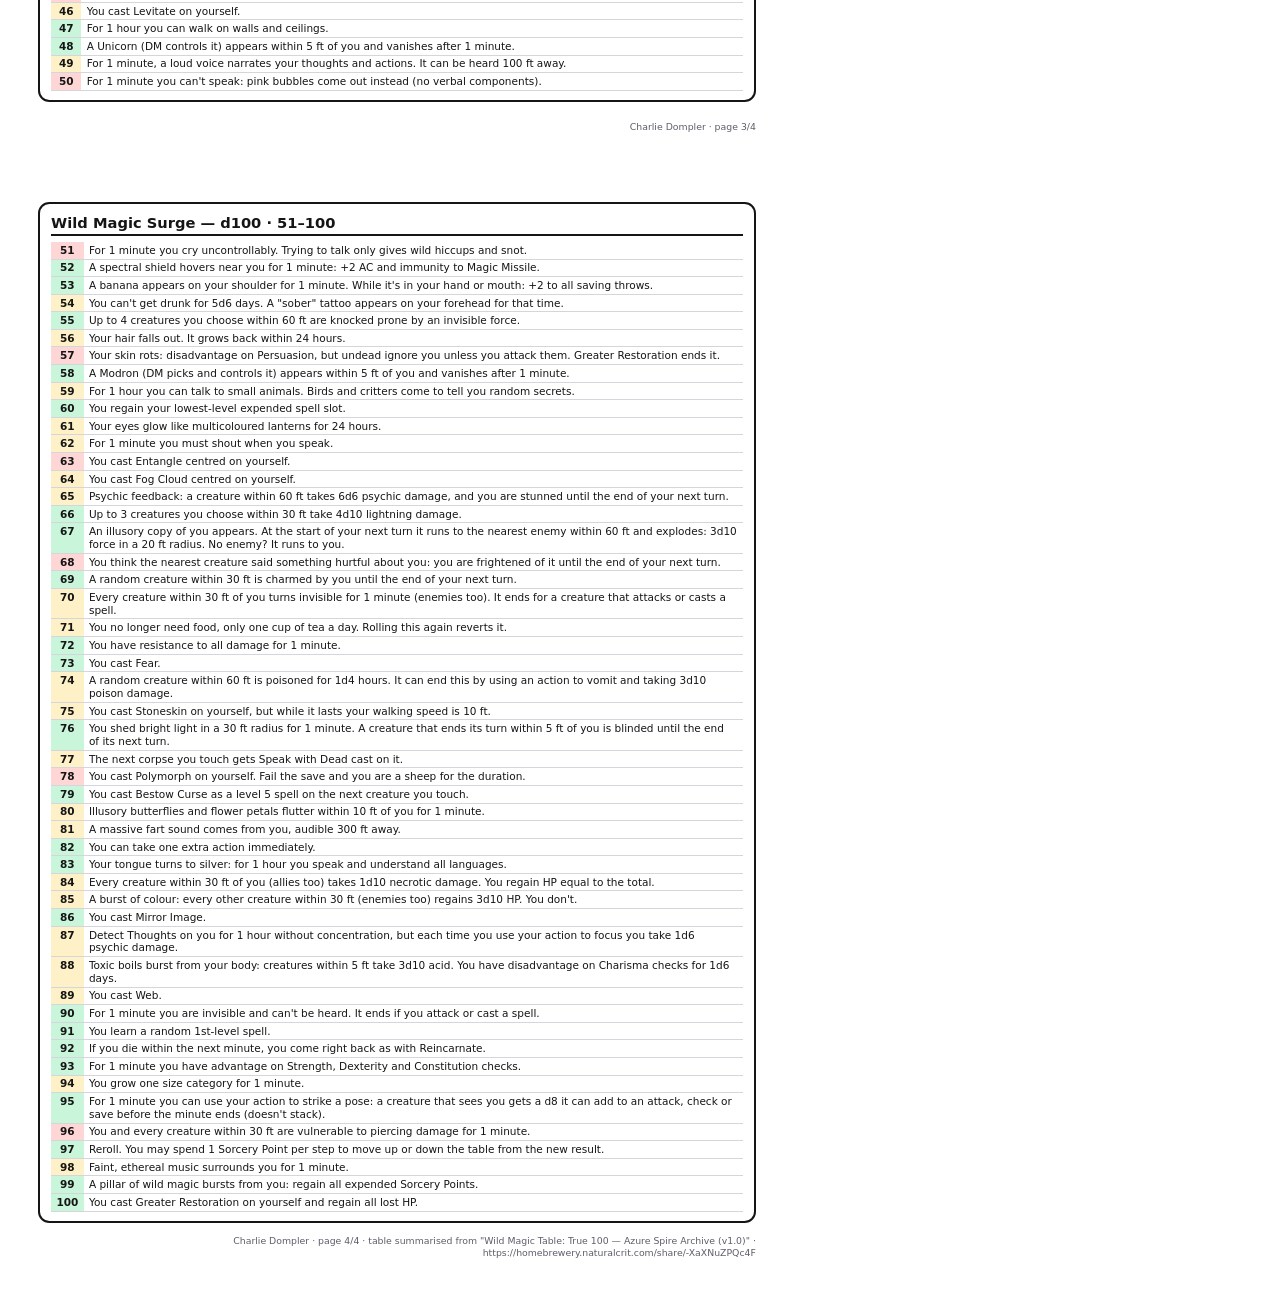
==== commit 08b9e665: "Remove level 6 Bend Luck from Charlie's level 5 app and sheet Co-authored-by: Copilot <223556219+Cop" ====
--- a/sheets/src/charlie-sheet.html
+++ b/sheets/src/charlie-sheet.html
@@ -217,7 +217,6 @@
   <div class="box"><h2>Wild Magic Surge — d100 · 51–100</h2>
     <table class="surge" id="surgeB"></table>
   </div>
-  <div class="box note"><b>Coming at level 6 — Bend Luck:</b> reaction + 1 Sorcery Point: add or subtract 1d4 from a d20 Test of a creature you can see.</div>
   <div class="foot" id="credit">Charlie Dompler · page 4/4</div>
 </section>
 <script src="../../site/charlie/surge.js"></script>
